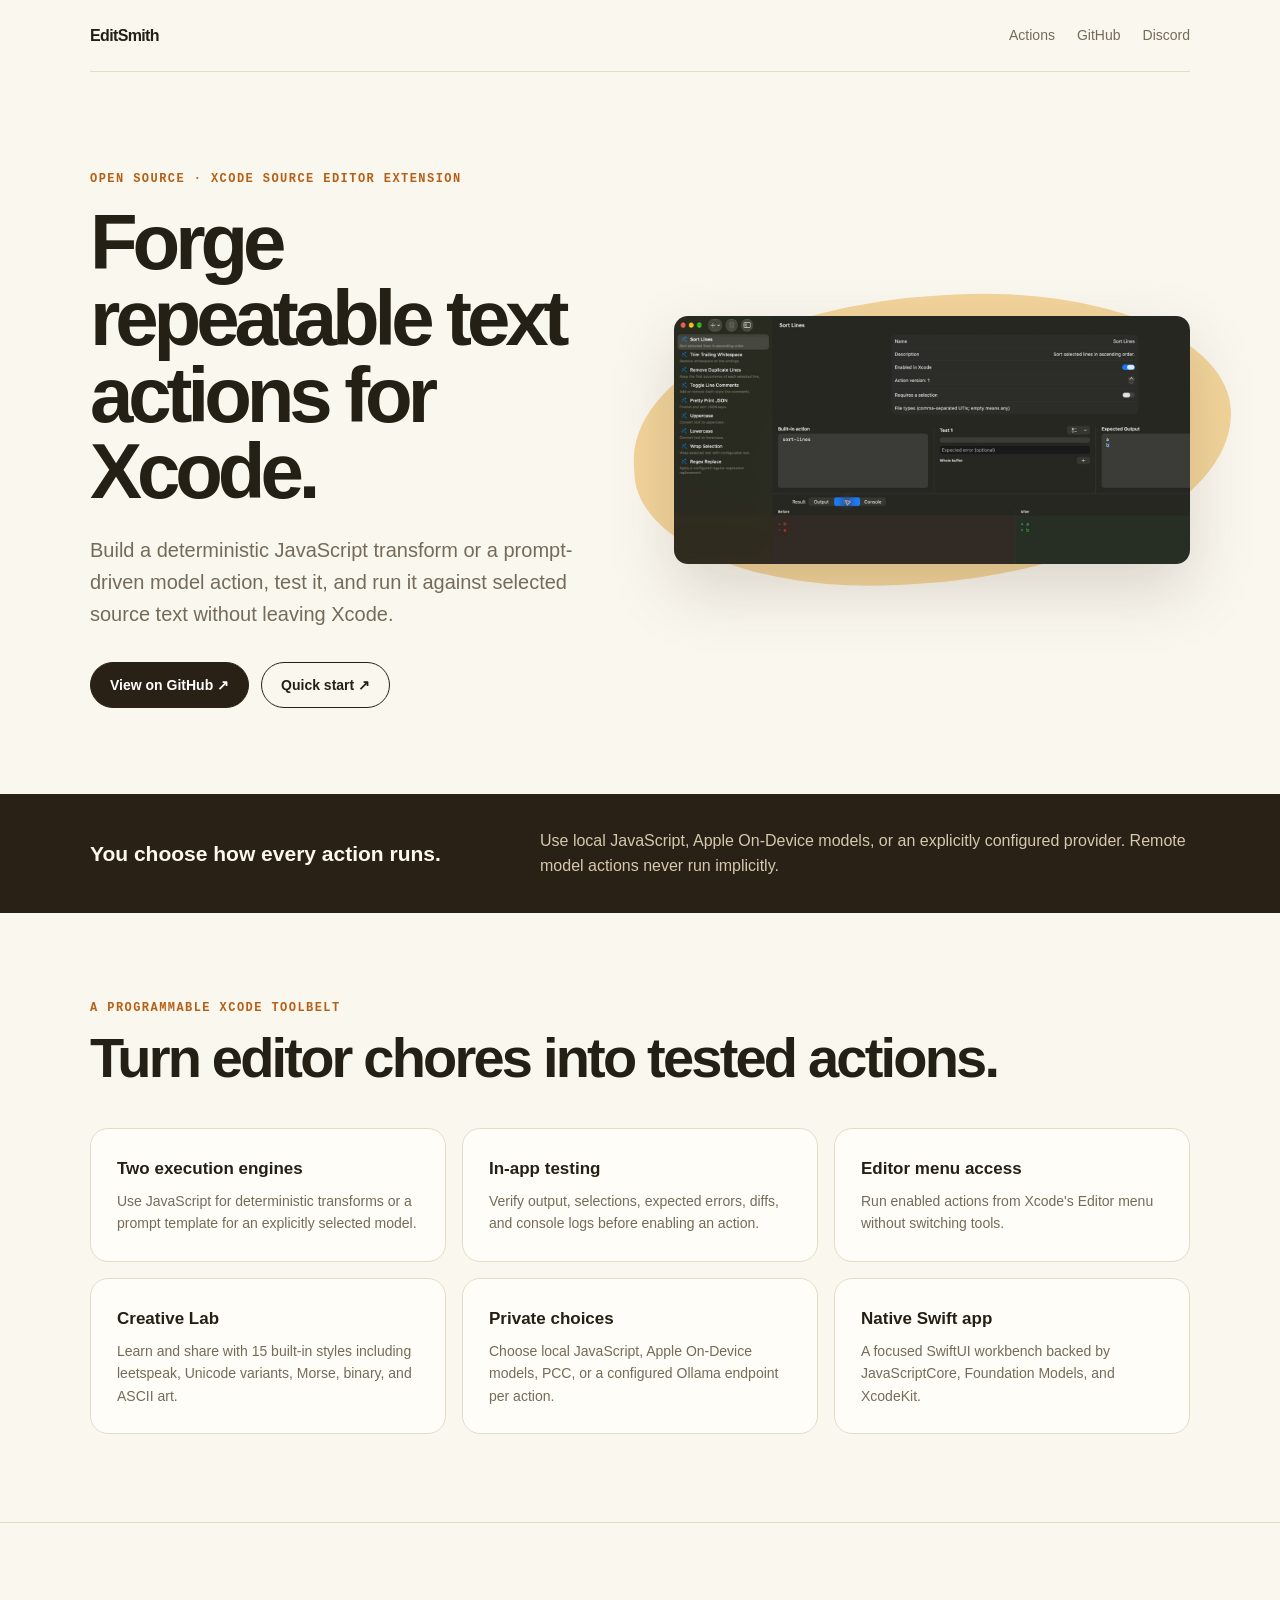
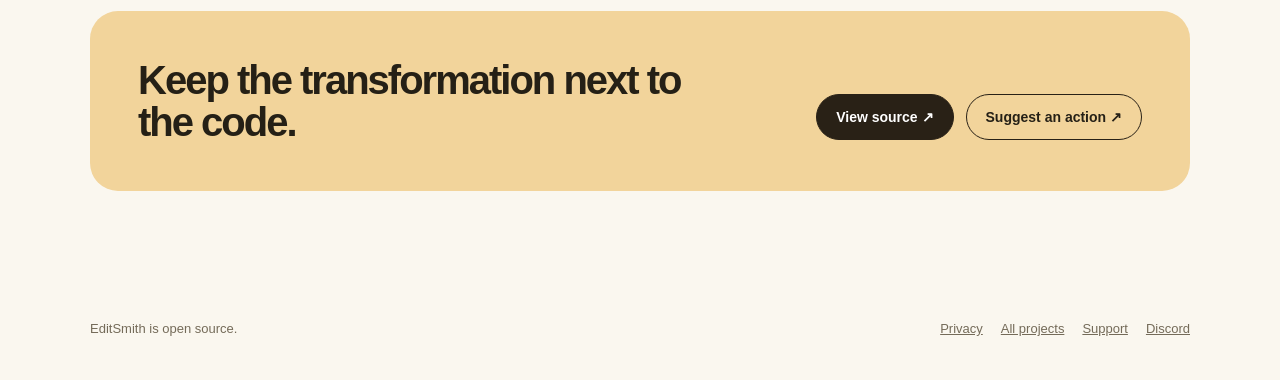
==== site/index.html @ 7cc683a8 "Document creative and model action privacy" ====
<!doctype html>
<html lang="en"><head><meta charset="utf-8"><meta name="viewport" content="width=device-width,initial-scale=1"><title>EditSmith — Programmable text actions for Xcode</title><meta name="description" content="Create, test, and run JavaScript or model-powered text actions from Xcode's Editor menu."><link rel="canonical" href="https://xnu.app/editsmith/"><meta property="og:title" content="EditSmith"><meta property="og:description" content="Programmable text actions for Xcode."><meta property="og:type" content="website"><meta property="og:url" content="https://xnu.app/editsmith/"><link rel="stylesheet" href="styles.css"></head>
<body><header class="wrap nav"><a class="brand" href="./">EditSmith</a><nav aria-label="Main navigation"><a href="#actions">Actions</a><a href="https://github.com/everettjf/editsmith">GitHub</a><a href="https://discord.gg/eGzEaP6TzR">Discord</a></nav></header>
<main><section class="wrap hero"><div><div class="eyebrow">Open source · Xcode Source Editor Extension</div><h1>Forge repeatable text actions for Xcode.</h1><p class="lede">Build a deterministic JavaScript transform or a prompt-driven model action, test it, and run it against selected source text without leaving Xcode.</p><div class="actions"><a class="button primary" href="https://github.com/everettjf/editsmith">View on GitHub ↗</a><a class="button" href="https://github.com/everettjf/editsmith#quick-start">Quick start ↗</a></div></div><div class="demo"><img src="assets/workbench.png" alt="EditSmith Workbench showing a successful Sort Lines fixture and its diff"></div></section>
<section class="promise"><div class="wrap"><strong>You choose how every action runs.</strong><span>Use local JavaScript, Apple On-Device models, or an explicitly configured provider. Remote model actions never run implicitly.</span></div></section>
<section class="section" id="actions"><div class="wrap"><div class="label">A programmable Xcode toolbelt</div><h2>Turn editor chores into tested actions.</h2><div class="grid"><article class="card"><b>Two execution engines</b><p>Use JavaScript for deterministic transforms or a prompt template for an explicitly selected model.</p></article><article class="card"><b>In-app testing</b><p>Verify output, selections, expected errors, diffs, and console logs before enabling an action.</p></article><article class="card"><b>Editor menu access</b><p>Run enabled actions from Xcode's Editor menu without switching tools.</p></article><article class="card"><b>Creative Lab</b><p>Learn and share with 15 built-in styles including leetspeak, Unicode variants, Morse, binary, and ASCII art.</p></article><article class="card"><b>Private choices</b><p>Choose local JavaScript, Apple On-Device models, PCC, or a configured Ollama endpoint per action.</p></article><article class="card"><b>Native Swift app</b><p>A focused SwiftUI workbench backed by JavaScriptCore, Foundation Models, and XcodeKit.</p></article></div></div></section>
<section class="cta"><div class="wrap box"><h2>Keep the transformation next to the code.</h2><div class="actions"><a class="button primary" href="https://github.com/everettjf/editsmith">View source ↗</a><a class="button" href="https://github.com/everettjf/editsmith/issues">Suggest an action ↗</a></div></div></section></main>
<footer class="footer"><div class="wrap"><span>EditSmith is open source.</span><span><a href="privacy.html">Privacy</a><a href="https://xnu.app/">All projects</a><a href="mailto:xnuapp@gmail.com">Support</a><a href="https://discord.gg/eGzEaP6TzR">Discord</a></span></div></footer></body></html>
---- site/styles.css ----
:root{color-scheme:light;--ink:#252016;--muted:#746b59;--line:#e5dcc8;--paper:#faf7ef;--card:#fffdf8;--accent:#b65f16;--gold:#f2d49b;--dark:#292116}*{box-sizing:border-box}body{margin:0;background:var(--paper);color:var(--ink);font-family:Inter,ui-sans-serif,-apple-system,BlinkMacSystemFont,"Segoe UI",sans-serif;line-height:1.6}a{color:inherit}.wrap{width:min(1100px,calc(100% - 40px));margin:auto}.nav{height:72px;display:flex;align-items:center;justify-content:space-between;border-bottom:1px solid var(--line)}.brand{font-weight:850;text-decoration:none;letter-spacing:-.04em}.nav nav{display:flex;gap:22px}.nav nav a{font-size:14px;color:var(--muted);text-decoration:none}.hero{display:grid;grid-template-columns:1fr 1fr;gap:68px;align-items:center;padding:100px 0 86px}.eyebrow,.label{font:700 12px ui-monospace,SFMono-Regular,Menlo,monospace;text-transform:uppercase;letter-spacing:.12em;color:var(--accent)}h1{font-size:clamp(48px,6.5vw,78px);line-height:.98;letter-spacing:-.065em;margin:18px 0 24px}.lede{font-size:20px;color:var(--muted);max-width:650px}.actions{display:flex;flex-wrap:wrap;gap:12px;margin-top:32px}.button{display:inline-flex;align-items:center;justify-content:center;min-height:46px;padding:0 19px;border:1px solid var(--dark);border-radius:999px;text-decoration:none;font-size:14px;font-weight:750;transition:.2s}.button.primary{background:var(--dark);color:#fff}.button:hover{transform:translateY(-2px)}.demo{position:relative}.demo:before{content:"";position:absolute;inset:-8%;background:var(--gold);border-radius:54% 46% 56% 44%;transform:rotate(-3deg)}.demo img{position:relative;width:100%;display:block;border-radius:14px;box-shadow:0 26px 65px #47341b2c}.promise{background:var(--dark);color:#fff8e9;padding:34px 0}.promise .wrap{display:flex;gap:34px;justify-content:space-between;align-items:center}.promise strong{font-size:21px}.promise span{color:#d6c8ae;max-width:650px}.section{padding:88px 0;border-bottom:1px solid var(--line)}h2{font-size:clamp(34px,5vw,56px);line-height:1.05;letter-spacing:-.05em;margin:14px 0 40px}.grid{display:grid;grid-template-columns:repeat(3,1fr);gap:16px}.card{background:var(--card);border:1px solid var(--line);border-radius:18px;padding:26px}.card b{display:block;font-size:17px;margin-bottom:8px}.card p{margin:0;color:var(--muted);font-size:14px}.cta{padding:88px 0}.cta .box{background:var(--gold);border-radius:28px;padding:48px;display:flex;justify-content:space-between;align-items:center;gap:30px}.cta h2{margin:0;font-size:40px;max-width:600px}.footer{padding:40px 0;color:var(--muted);font-size:13px}.footer .wrap{display:flex;justify-content:space-between;gap:20px;flex-wrap:wrap}.footer a{margin-left:18px}@media(max-width:820px){.hero{grid-template-columns:1fr;padding-top:64px}.grid{grid-template-columns:1fr}.promise .wrap,.cta .box{align-items:flex-start;flex-direction:column}}@media(max-width:500px){.wrap{width:min(100% - 28px,1100px)}.nav nav{gap:12px}.nav nav a:first-child{display:none}h1{font-size:48px}.cta .box{padding:30px}.cta h2{font-size:32px}}
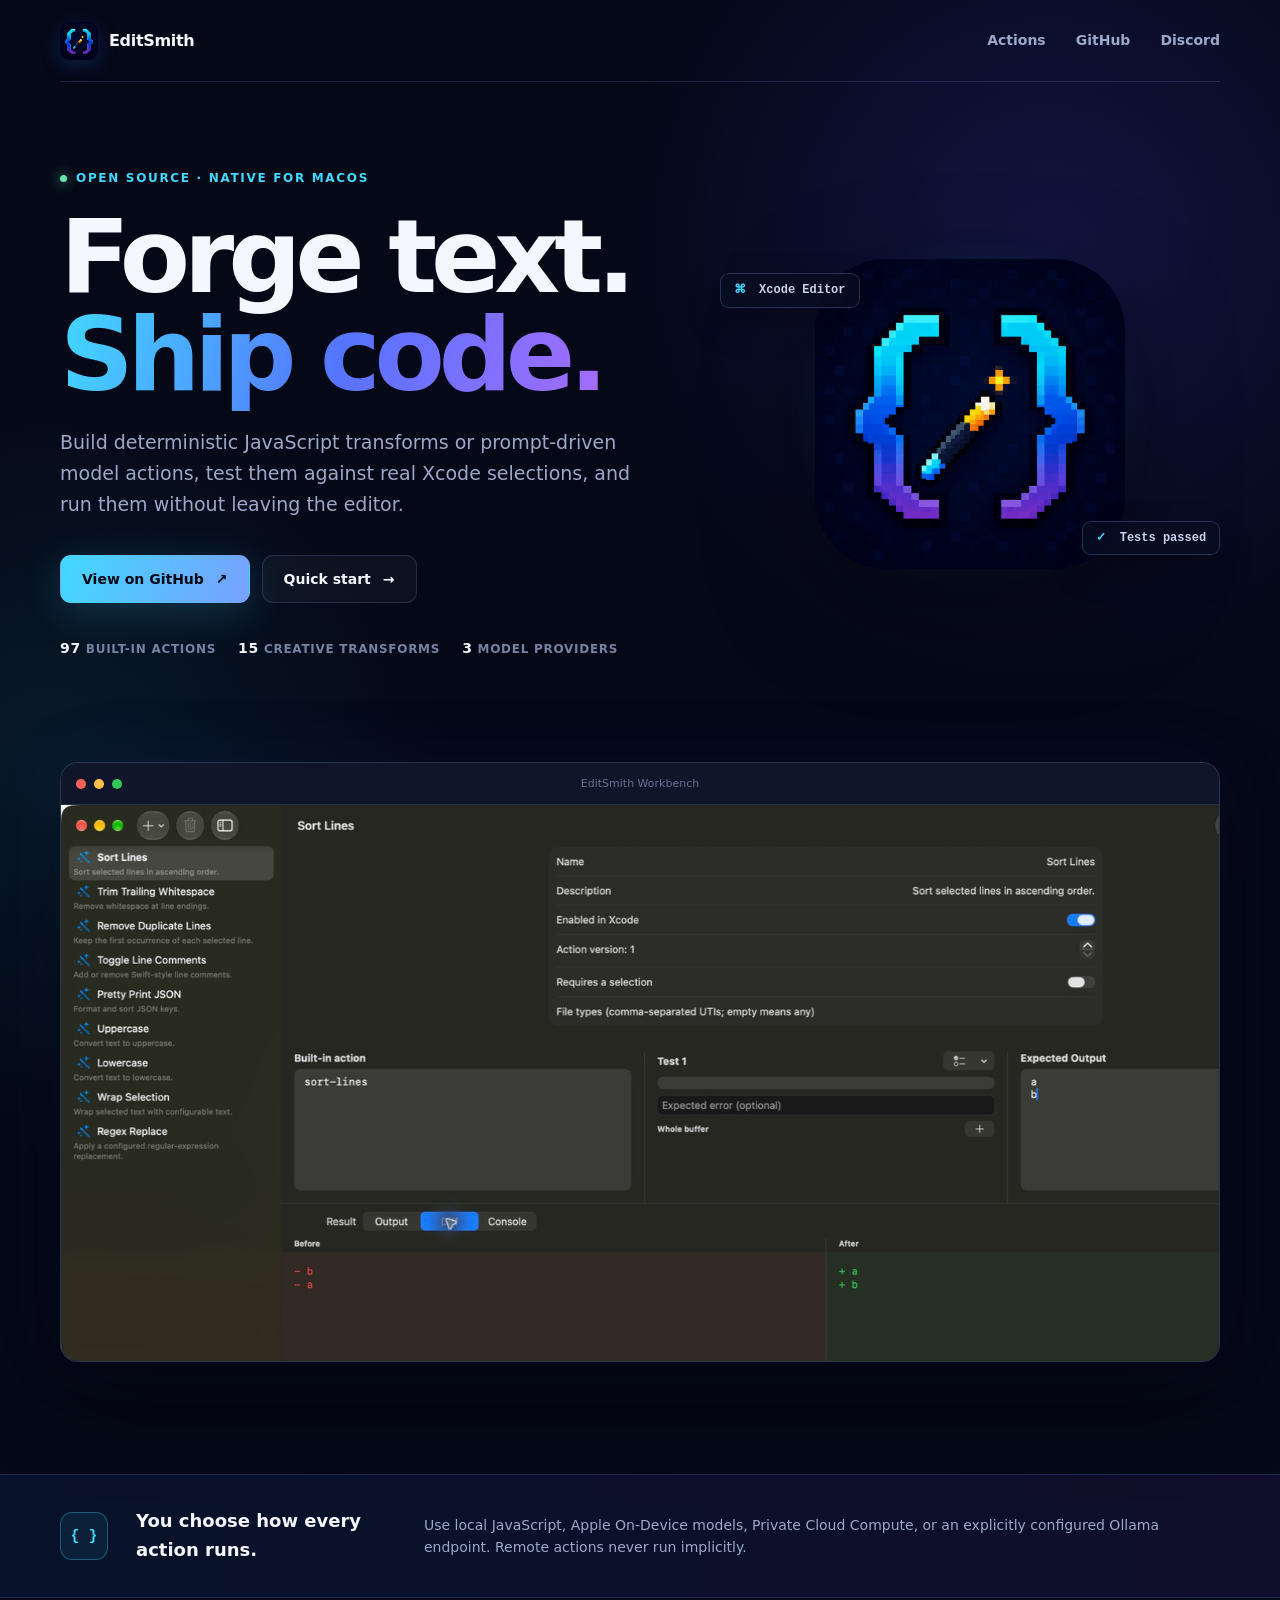
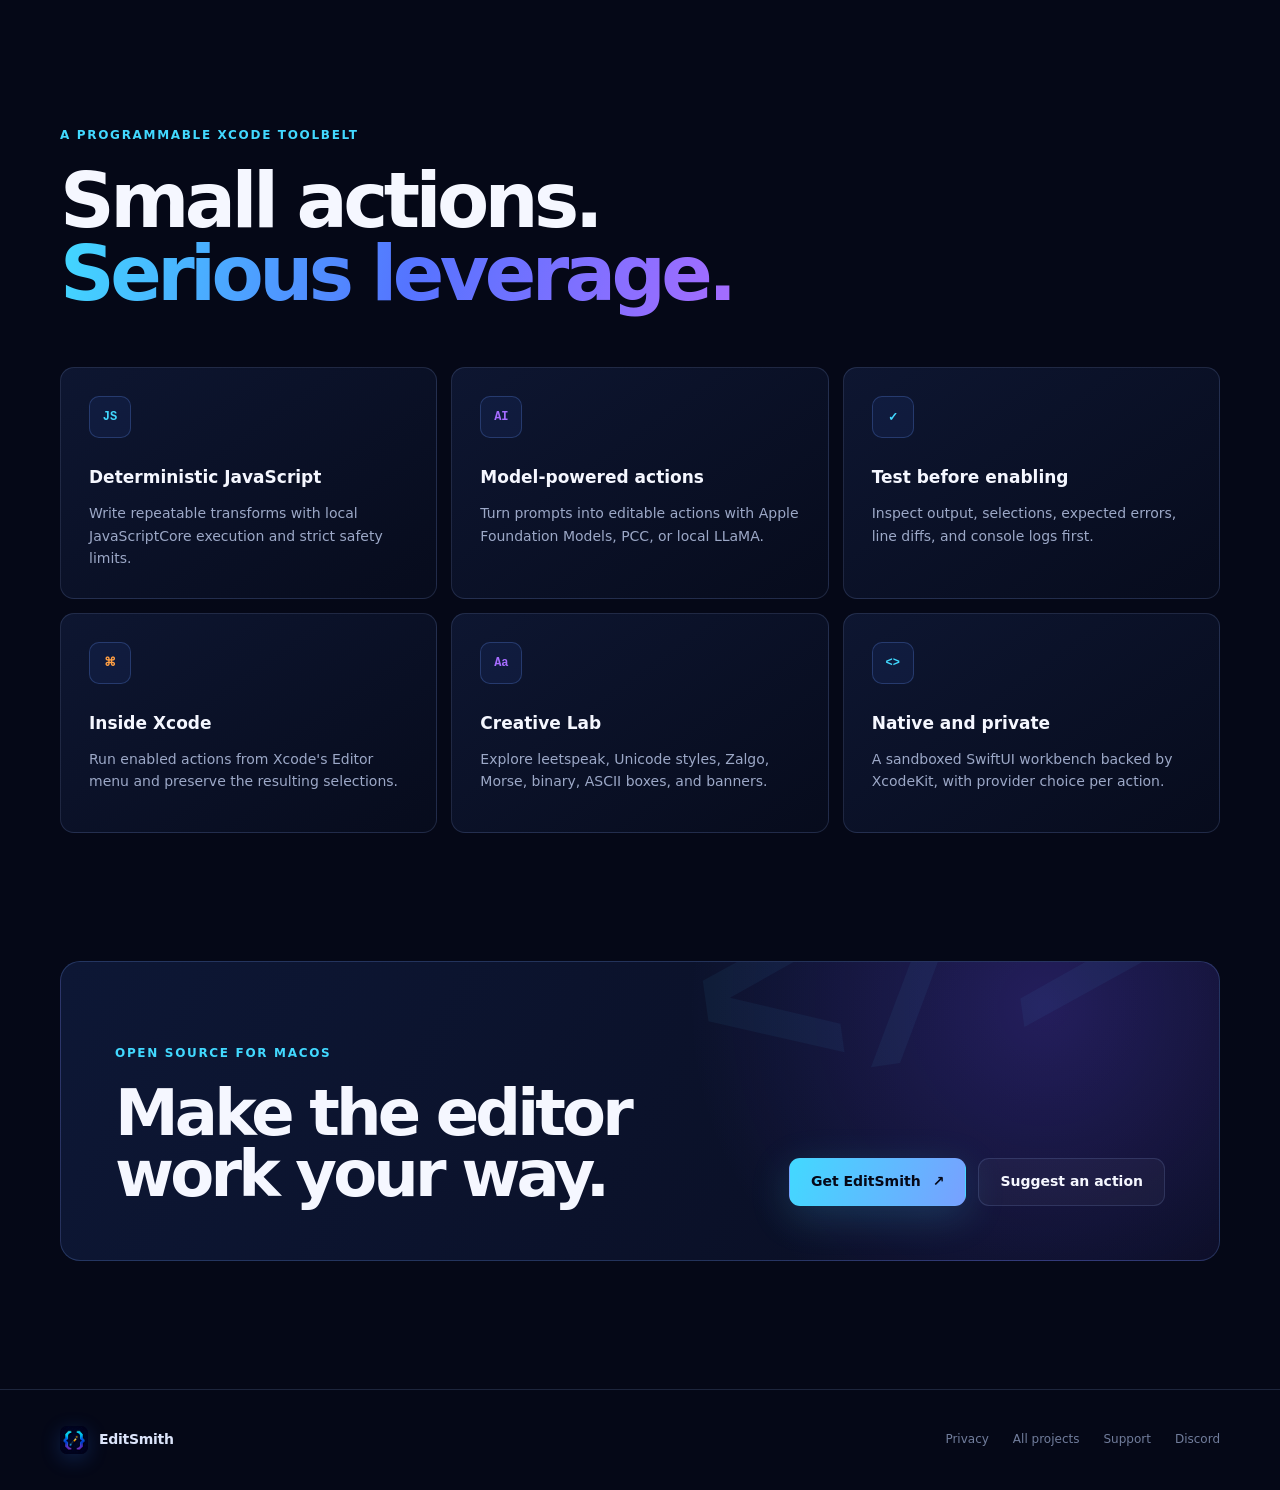
==== commit 794bb457: "Unify GitHub Pages with app branding" ====
--- a/site/index.html
+++ b/site/index.html
@@ -1,8 +1,100 @@
 <!doctype html>
-<html lang="en"><head><meta charset="utf-8"><meta name="viewport" content="width=device-width,initial-scale=1"><title>EditSmith — Programmable text actions for Xcode</title><meta name="description" content="Create, test, and run JavaScript or model-powered text actions from Xcode's Editor menu."><link rel="canonical" href="https://xnu.app/editsmith/"><meta property="og:title" content="EditSmith"><meta property="og:description" content="Programmable text actions for Xcode."><meta property="og:type" content="website"><meta property="og:url" content="https://xnu.app/editsmith/"><link rel="stylesheet" href="styles.css"></head>
-<body><header class="wrap nav"><a class="brand" href="./">EditSmith</a><nav aria-label="Main navigation"><a href="#actions">Actions</a><a href="https://github.com/everettjf/editsmith">GitHub</a><a href="https://discord.gg/eGzEaP6TzR">Discord</a></nav></header>
-<main><section class="wrap hero"><div><div class="eyebrow">Open source · Xcode Source Editor Extension</div><h1>Forge repeatable text actions for Xcode.</h1><p class="lede">Build a deterministic JavaScript transform or a prompt-driven model action, test it, and run it against selected source text without leaving Xcode.</p><div class="actions"><a class="button primary" href="https://github.com/everettjf/editsmith">View on GitHub ↗</a><a class="button" href="https://github.com/everettjf/editsmith#quick-start">Quick start ↗</a></div></div><div class="demo"><img src="assets/workbench.png" alt="EditSmith Workbench showing a successful Sort Lines fixture and its diff"></div></section>
-<section class="promise"><div class="wrap"><strong>You choose how every action runs.</strong><span>Use local JavaScript, Apple On-Device models, or an explicitly configured provider. Remote model actions never run implicitly.</span></div></section>
-<section class="section" id="actions"><div class="wrap"><div class="label">A programmable Xcode toolbelt</div><h2>Turn editor chores into tested actions.</h2><div class="grid"><article class="card"><b>Two execution engines</b><p>Use JavaScript for deterministic transforms or a prompt template for an explicitly selected model.</p></article><article class="card"><b>In-app testing</b><p>Verify output, selections, expected errors, diffs, and console logs before enabling an action.</p></article><article class="card"><b>Editor menu access</b><p>Run enabled actions from Xcode's Editor menu without switching tools.</p></article><article class="card"><b>Creative Lab</b><p>Learn and share with 15 built-in styles including leetspeak, Unicode variants, Morse, binary, and ASCII art.</p></article><article class="card"><b>Private choices</b><p>Choose local JavaScript, Apple On-Device models, PCC, or a configured Ollama endpoint per action.</p></article><article class="card"><b>Native Swift app</b><p>A focused SwiftUI workbench backed by JavaScriptCore, Foundation Models, and XcodeKit.</p></article></div></div></section>
-<section class="cta"><div class="wrap box"><h2>Keep the transformation next to the code.</h2><div class="actions"><a class="button primary" href="https://github.com/everettjf/editsmith">View source ↗</a><a class="button" href="https://github.com/everettjf/editsmith/issues">Suggest an action ↗</a></div></div></section></main>
-<footer class="footer"><div class="wrap"><span>EditSmith is open source.</span><span><a href="privacy.html">Privacy</a><a href="https://xnu.app/">All projects</a><a href="mailto:xnuapp@gmail.com">Support</a><a href="https://discord.gg/eGzEaP6TzR">Discord</a></span></div></footer></body></html>
+<html lang="en">
+<head>
+  <meta charset="utf-8">
+  <meta name="viewport" content="width=device-width, initial-scale=1">
+  <title>EditSmith — Programmable text actions for Xcode</title>
+  <meta name="description" content="Create, test, and run JavaScript or model-powered text actions from Xcode's Editor menu.">
+  <meta name="theme-color" content="#050817">
+  <link rel="canonical" href="https://xnu.app/editsmith/">
+  <link rel="icon" type="image/png" href="assets/app-icon.png">
+  <link rel="apple-touch-icon" href="assets/app-icon.png">
+  <meta property="og:title" content="EditSmith">
+  <meta property="og:description" content="Programmable text actions for Xcode.">
+  <meta property="og:type" content="website">
+  <meta property="og:url" content="https://xnu.app/editsmith/">
+  <meta property="og:image" content="https://xnu.app/editsmith/assets/app-icon.png">
+  <link rel="stylesheet" href="styles.css">
+</head>
+<body>
+  <header class="wrap nav">
+    <a class="brand" href="./" aria-label="EditSmith home">
+      <img src="assets/app-icon.png" alt="" width="38" height="38">
+      <span>EditSmith</span>
+    </a>
+    <nav aria-label="Main navigation">
+      <a href="#actions">Actions</a>
+      <a href="https://github.com/everettjf/editsmith">GitHub</a>
+      <a href="https://discord.gg/eGzEaP6TzR">Discord</a>
+    </nav>
+  </header>
+  <main>
+    <section class="wrap hero">
+      <div class="hero-copy">
+        <div class="eyebrow"><span class="status-dot"></span> Open source · Native for macOS</div>
+        <h1>Forge text.<br><span>Ship code.</span></h1>
+        <p class="lede">Build deterministic JavaScript transforms or prompt-driven model actions, test them against real Xcode selections, and run them without leaving the editor.</p>
+        <div class="actions">
+          <a class="button primary" href="https://github.com/everettjf/editsmith">View on GitHub <span aria-hidden="true">↗</span></a>
+          <a class="button secondary" href="https://github.com/everettjf/editsmith#quick-start">Quick start <span aria-hidden="true">→</span></a>
+        </div>
+        <div class="hero-meta" aria-label="Product details">
+          <span><b>97</b> built-in actions</span>
+          <span><b>15</b> creative transforms</span>
+          <span><b>3</b> model providers</span>
+        </div>
+      </div>
+      <div class="visual">
+        <div class="pixel-field" aria-hidden="true"></div>
+        <img class="hero-icon" src="assets/app-icon.png" alt="EditSmith app icon">
+        <div class="code-chip chip-one"><span>⌘</span> Xcode Editor</div>
+        <div class="code-chip chip-two"><span>✓</span> Tests passed</div>
+      </div>
+    </section>
+    <section class="product-shot" aria-label="EditSmith Workbench preview">
+      <div class="wrap">
+        <div class="window-frame">
+          <div class="window-bar"><i></i><i></i><i></i><span>EditSmith Workbench</span></div>
+          <img src="assets/workbench.png" alt="EditSmith Workbench showing a successful Sort Lines fixture and its diff">
+        </div>
+      </div>
+    </section>
+    <section class="promise">
+      <div class="wrap">
+        <div class="promise-mark" aria-hidden="true">{ }</div>
+        <strong>You choose how every action runs.</strong>
+        <span>Use local JavaScript, Apple On-Device models, Private Cloud Compute, or an explicitly configured Ollama endpoint. Remote actions never run implicitly.</span>
+      </div>
+    </section>
+    <section class="section" id="actions">
+      <div class="wrap">
+        <div class="label">A programmable Xcode toolbelt</div>
+        <h2>Small actions.<br><span>Serious leverage.</span></h2>
+        <div class="grid">
+          <article class="card"><div class="card-icon">JS</div><b>Deterministic JavaScript</b><p>Write repeatable transforms with local JavaScriptCore execution and strict safety limits.</p></article>
+          <article class="card"><div class="card-icon">AI</div><b>Model-powered actions</b><p>Turn prompts into editable actions with Apple Foundation Models, PCC, or local LLaMA.</p></article>
+          <article class="card"><div class="card-icon">✓</div><b>Test before enabling</b><p>Inspect output, selections, expected errors, line diffs, and console logs first.</p></article>
+          <article class="card"><div class="card-icon">⌘</div><b>Inside Xcode</b><p>Run enabled actions from Xcode's Editor menu and preserve the resulting selections.</p></article>
+          <article class="card"><div class="card-icon">Aa</div><b>Creative Lab</b><p>Explore leetspeak, Unicode styles, Zalgo, Morse, binary, ASCII boxes, and banners.</p></article>
+          <article class="card"><div class="card-icon">&lt;&gt;</div><b>Native and private</b><p>A sandboxed SwiftUI workbench backed by XcodeKit, with provider choice per action.</p></article>
+        </div>
+      </div>
+    </section>
+    <section class="cta">
+      <div class="wrap box">
+        <div><div class="label">Open source for macOS</div><h2>Make the editor<br>work your way.</h2></div>
+        <div class="actions">
+          <a class="button primary" href="https://github.com/everettjf/editsmith">Get EditSmith <span aria-hidden="true">↗</span></a>
+          <a class="button secondary" href="https://github.com/everettjf/editsmith/issues">Suggest an action</a>
+        </div>
+      </div>
+    </section>
+  </main>
+  <footer class="footer">
+    <div class="wrap">
+      <a class="brand footer-brand" href="./"><img src="assets/app-icon.png" alt="" width="28" height="28"><span>EditSmith</span></a>
+      <span><a href="privacy.html">Privacy</a><a href="https://xnu.app/">All projects</a><a href="mailto:xnuapp@gmail.com">Support</a><a href="https://discord.gg/eGzEaP6TzR">Discord</a></span>
+    </div>
+  </footer>
+</body>
+</html>
--- a/site/styles.css
+++ b/site/styles.css
@@ -1 +1,176 @@
-:root{color-scheme:light;--ink:#252016;--muted:#746b59;--line:#e5dcc8;--paper:#faf7ef;--card:#fffdf8;--accent:#b65f16;--gold:#f2d49b;--dark:#292116}*{box-sizing:border-box}body{margin:0;background:var(--paper);color:var(--ink);font-family:Inter,ui-sans-serif,-apple-system,BlinkMacSystemFont,"Segoe UI",sans-serif;line-height:1.6}a{color:inherit}.wrap{width:min(1100px,calc(100% - 40px));margin:auto}.nav{height:72px;display:flex;align-items:center;justify-content:space-between;border-bottom:1px solid var(--line)}.brand{font-weight:850;text-decoration:none;letter-spacing:-.04em}.nav nav{display:flex;gap:22px}.nav nav a{font-size:14px;color:var(--muted);text-decoration:none}.hero{display:grid;grid-template-columns:1fr 1fr;gap:68px;align-items:center;padding:100px 0 86px}.eyebrow,.label{font:700 12px ui-monospace,SFMono-Regular,Menlo,monospace;text-transform:uppercase;letter-spacing:.12em;color:var(--accent)}h1{font-size:clamp(48px,6.5vw,78px);line-height:.98;letter-spacing:-.065em;margin:18px 0 24px}.lede{font-size:20px;color:var(--muted);max-width:650px}.actions{display:flex;flex-wrap:wrap;gap:12px;margin-top:32px}.button{display:inline-flex;align-items:center;justify-content:center;min-height:46px;padding:0 19px;border:1px solid var(--dark);border-radius:999px;text-decoration:none;font-size:14px;font-weight:750;transition:.2s}.button.primary{background:var(--dark);color:#fff}.button:hover{transform:translateY(-2px)}.demo{position:relative}.demo:before{content:"";position:absolute;inset:-8%;background:var(--gold);border-radius:54% 46% 56% 44%;transform:rotate(-3deg)}.demo img{position:relative;width:100%;display:block;border-radius:14px;box-shadow:0 26px 65px #47341b2c}.promise{background:var(--dark);color:#fff8e9;padding:34px 0}.promise .wrap{display:flex;gap:34px;justify-content:space-between;align-items:center}.promise strong{font-size:21px}.promise span{color:#d6c8ae;max-width:650px}.section{padding:88px 0;border-bottom:1px solid var(--line)}h2{font-size:clamp(34px,5vw,56px);line-height:1.05;letter-spacing:-.05em;margin:14px 0 40px}.grid{display:grid;grid-template-columns:repeat(3,1fr);gap:16px}.card{background:var(--card);border:1px solid var(--line);border-radius:18px;padding:26px}.card b{display:block;font-size:17px;margin-bottom:8px}.card p{margin:0;color:var(--muted);font-size:14px}.cta{padding:88px 0}.cta .box{background:var(--gold);border-radius:28px;padding:48px;display:flex;justify-content:space-between;align-items:center;gap:30px}.cta h2{margin:0;font-size:40px;max-width:600px}.footer{padding:40px 0;color:var(--muted);font-size:13px}.footer .wrap{display:flex;justify-content:space-between;gap:20px;flex-wrap:wrap}.footer a{margin-left:18px}@media(max-width:820px){.hero{grid-template-columns:1fr;padding-top:64px}.grid{grid-template-columns:1fr}.promise .wrap,.cta .box{align-items:flex-start;flex-direction:column}}@media(max-width:500px){.wrap{width:min(100% - 28px,1100px)}.nav nav{gap:12px}.nav nav a:first-child{display:none}h1{font-size:48px}.cta .box{padding:30px}.cta h2{font-size:32px}}
+:root {
+  color-scheme: dark;
+  --bg: #050817;
+  --bg-soft: #0a1024;
+  --panel: rgba(14, 22, 48, .72);
+  --line: rgba(139, 166, 226, .18);
+  --text: #f5f7ff;
+  --muted: #9ca8c7;
+  --cyan: #42d9ff;
+  --blue: #5574ff;
+  --violet: #a66cff;
+  --orange: #ff9f43;
+  --green: #62e6a6;
+  --max: 1160px;
+}
+
+* { box-sizing: border-box; }
+html { scroll-behavior: smooth; }
+body {
+  margin: 0;
+  min-width: 320px;
+  color: var(--text);
+  background:
+    radial-gradient(circle at 82% 8%, rgba(77, 73, 255, .18), transparent 28rem),
+    radial-gradient(circle at 4% 25%, rgba(34, 211, 238, .09), transparent 25rem),
+    var(--bg);
+  font: 16px/1.6 -apple-system, BlinkMacSystemFont, "SF Pro Text", Inter, system-ui, sans-serif;
+  -webkit-font-smoothing: antialiased;
+}
+a { color: inherit; text-decoration: none; }
+.wrap { width: min(var(--max), calc(100% - 48px)); margin-inline: auto; }
+
+.nav {
+  height: 82px;
+  display: flex;
+  align-items: center;
+  justify-content: space-between;
+  border-bottom: 1px solid var(--line);
+}
+.brand { display: inline-flex; align-items: center; gap: 11px; font-weight: 760; letter-spacing: -.02em; }
+.brand img { border-radius: 10px; box-shadow: 0 5px 20px rgba(44, 118, 255, .22); }
+.nav nav { display: flex; gap: 30px; color: var(--muted); font-size: 14px; font-weight: 620; }
+.nav nav a, .footer a { transition: color .18s ease; }
+.nav nav a:hover, .footer a:hover { color: var(--cyan); }
+
+.hero { min-height: 680px; display: grid; grid-template-columns: 1.08fr .92fr; align-items: center; gap: 72px; padding-block: 80px 96px; }
+.eyebrow, .label { color: var(--cyan); font-size: 12px; font-weight: 780; letter-spacing: .14em; text-transform: uppercase; }
+.eyebrow { display: flex; align-items: center; gap: 9px; }
+.status-dot { width: 7px; height: 7px; border-radius: 50%; background: var(--green); box-shadow: 0 0 14px var(--green); }
+h1, h2 { margin: 20px 0 22px; line-height: .96; letter-spacing: -.06em; }
+h1 { font-size: clamp(62px, 8vw, 104px); }
+h2 { font-size: clamp(44px, 6vw, 76px); }
+h1 span, h2 span {
+  color: transparent;
+  background: linear-gradient(105deg, var(--cyan), var(--blue) 52%, var(--violet));
+  -webkit-background-clip: text;
+  background-clip: text;
+}
+.lede { max-width: 660px; margin: 0; color: var(--muted); font-size: 19px; line-height: 1.65; }
+.lede a { color: var(--cyan); }
+.actions { display: flex; flex-wrap: wrap; gap: 12px; margin-top: 34px; }
+.button {
+  min-height: 48px;
+  display: inline-flex;
+  align-items: center;
+  justify-content: center;
+  gap: 12px;
+  padding: 0 21px;
+  border: 1px solid var(--line);
+  border-radius: 11px;
+  font-size: 14px;
+  font-weight: 720;
+  transition: transform .18s ease, border-color .18s ease, background .18s ease;
+}
+.button:hover { transform: translateY(-2px); border-color: rgba(112, 155, 255, .5); }
+.primary { color: #050817; background: linear-gradient(110deg, var(--cyan), #78a0ff); border-color: transparent; box-shadow: 0 10px 40px rgba(66, 217, 255, .18); }
+.secondary { background: rgba(255, 255, 255, .035); }
+.hero-meta { display: flex; flex-wrap: wrap; gap: 11px 22px; margin-top: 34px; color: #7682a1; font-size: 12px; font-weight: 650; text-transform: uppercase; letter-spacing: .06em; }
+.hero-meta b { color: var(--text); font-size: 14px; }
+
+.visual { position: relative; min-height: 470px; display: grid; place-items: center; isolation: isolate; }
+.visual::before { content: ""; position: absolute; width: 74%; aspect-ratio: 1; border-radius: 50%; background: radial-gradient(circle, rgba(75, 104, 255, .29), rgba(35, 209, 255, .08) 45%, transparent 70%); filter: blur(8px); z-index: -1; }
+.pixel-field {
+  position: absolute;
+  inset: 0;
+  opacity: .16;
+  background-image: linear-gradient(rgba(107, 150, 255, .22) 1px, transparent 1px), linear-gradient(90deg, rgba(107, 150, 255, .22) 1px, transparent 1px);
+  background-size: 28px 28px;
+  mask-image: radial-gradient(circle, black, transparent 68%);
+}
+.hero-icon { width: min(310px, 72%); border-radius: 23%; filter: drop-shadow(0 34px 55px rgba(0, 0, 0, .46)); animation: float 5.5s ease-in-out infinite; }
+.code-chip { position: absolute; padding: 9px 13px; border: 1px solid rgba(138, 169, 235, .24); border-radius: 9px; color: #c8d3ec; background: rgba(8, 14, 34, .78); box-shadow: 0 15px 36px rgba(0, 0, 0, .24); backdrop-filter: blur(14px); font: 650 12px/1.2 ui-monospace, "SFMono-Regular", Menlo, monospace; }
+.code-chip span { color: var(--cyan); margin-right: 6px; }
+.chip-one { top: 20%; left: 0; }
+.chip-two { right: 0; bottom: 20%; }
+@keyframes float { 50% { transform: translateY(-10px) rotate(.5deg); } }
+
+.product-shot { padding-bottom: 112px; }
+.window-frame { overflow: hidden; border: 1px solid rgba(128, 158, 222, .22); border-radius: 18px; background: #111827; box-shadow: 0 40px 90px rgba(0, 0, 0, .46), 0 0 80px rgba(71, 93, 255, .08); }
+.window-bar { height: 42px; display: flex; align-items: center; gap: 8px; padding-inline: 15px; color: #66708b; background: #10162a; border-bottom: 1px solid var(--line); font-size: 11px; }
+.window-bar i { width: 10px; height: 10px; border-radius: 50%; background: #ff6259; }
+.window-bar i:nth-child(2) { background: #ffc04a; }
+.window-bar i:nth-child(3) { background: #31c953; }
+.window-bar span { margin-left: auto; margin-right: auto; transform: translateX(-27px); }
+.window-frame img { display: block; width: 100%; height: auto; }
+
+.promise { border-block: 1px solid var(--line); background: linear-gradient(90deg, rgba(27, 92, 182, .12), rgba(91, 60, 183, .12)); }
+.promise .wrap { min-height: 122px; display: grid; grid-template-columns: auto 260px 1fr; align-items: center; gap: 28px; }
+.promise-mark { width: 48px; height: 48px; display: grid; place-items: center; border: 1px solid rgba(66, 217, 255, .32); border-radius: 12px; color: var(--cyan); background: rgba(66, 217, 255, .07); font: 750 15px ui-monospace, monospace; }
+.promise strong { font-size: 18px; }
+.promise span { color: var(--muted); font-size: 14px; }
+
+.section { padding-block: 128px; }
+.section > .wrap > h1 { font-size: clamp(56px, 7vw, 90px); }
+.grid { display: grid; grid-template-columns: repeat(3, 1fr); gap: 14px; margin-top: 56px; }
+.card { min-height: 220px; padding: 28px; border: 1px solid var(--line); border-radius: 14px; background: linear-gradient(145deg, rgba(17, 27, 58, .74), rgba(8, 13, 31, .72)); transition: transform .2s ease, border-color .2s ease, background .2s ease; }
+.card:hover { transform: translateY(-4px); border-color: rgba(86, 136, 255, .44); background: linear-gradient(145deg, rgba(23, 38, 80, .76), rgba(9, 15, 36, .75)); }
+.card-icon { width: 42px; height: 42px; display: grid; place-items: center; margin-bottom: 26px; border: 1px solid rgba(104, 150, 255, .25); border-radius: 10px; color: var(--cyan); background: rgba(61, 112, 255, .08); font: 760 12px ui-monospace, "SFMono-Regular", Menlo, monospace; }
+.card:nth-child(2) .card-icon, .card:nth-child(5) .card-icon { color: var(--violet); }
+.card:nth-child(4) .card-icon { color: var(--orange); }
+.card b { font-size: 17px; }
+.card p { margin: 11px 0 0; color: var(--muted); font-size: 14px; }
+
+.cta { padding: 0 0 128px; }
+.box { min-height: 300px; display: flex; align-items: flex-end; justify-content: space-between; gap: 50px; padding: 54px; overflow: hidden; position: relative; border: 1px solid rgba(109, 146, 229, .25); border-radius: 20px; background: radial-gradient(circle at 85% 15%, rgba(111, 73, 255, .25), transparent 35%), linear-gradient(120deg, #0d1735, #090d21); }
+.box::after { content: "</>"; position: absolute; right: 5%; top: -35%; color: rgba(74, 202, 255, .055); font: 900 260px/1 ui-monospace, monospace; transform: rotate(-8deg); pointer-events: none; }
+.box h2 { margin-bottom: 0; font-size: clamp(42px, 5vw, 66px); }
+.box .actions { z-index: 1; flex-shrink: 0; }
+
+.footer { border-top: 1px solid var(--line); color: #717d9c; font-size: 12px; }
+.footer .wrap { min-height: 100px; display: flex; align-items: center; justify-content: space-between; gap: 24px; }
+.footer-brand { color: #dce4fa; font-size: 14px; }
+.footer-brand img { border-radius: 7px; }
+.footer .wrap > span { display: flex; flex-wrap: wrap; gap: 24px; }
+
+@media (max-width: 900px) {
+  .hero { grid-template-columns: 1fr; gap: 18px; padding-top: 70px; }
+  .visual { min-height: 390px; }
+  .hero-icon { width: 270px; }
+  .grid { grid-template-columns: repeat(2, 1fr); }
+  .promise .wrap { grid-template-columns: auto 1fr; padding-block: 24px; }
+  .promise span { grid-column: 2; }
+  .box { align-items: flex-start; flex-direction: column; }
+}
+
+@media (max-width: 600px) {
+  .wrap { width: min(100% - 30px, var(--max)); }
+  .nav { height: 70px; }
+  .nav nav { gap: 16px; }
+  .nav nav a:first-child { display: none; }
+  .hero { min-height: auto; padding-block: 62px 65px; }
+  h1 { font-size: clamp(54px, 18vw, 76px); }
+  .lede { font-size: 17px; }
+  .hero-meta { display: grid; grid-template-columns: 1fr 1fr; }
+  .visual { min-height: 300px; }
+  .hero-icon { width: 210px; }
+  .chip-one { left: 1%; top: 10%; }
+  .chip-two { right: 1%; bottom: 10%; }
+  .product-shot { padding-bottom: 78px; }
+  .window-frame { border-radius: 11px; }
+  .window-bar { height: 34px; }
+  .promise .wrap { grid-template-columns: 1fr; gap: 14px; }
+  .promise span { grid-column: auto; }
+  .section { padding-block: 92px; }
+  .grid { grid-template-columns: 1fr; margin-top: 42px; }
+  .card { min-height: 0; }
+  .box { min-height: 380px; padding: 34px 26px; }
+  .box .actions, .box .button { width: 100%; }
+  .footer .wrap { align-items: flex-start; flex-direction: column; padding-block: 30px; }
+}
+
+@media (prefers-reduced-motion: reduce) {
+  html { scroll-behavior: auto; }
+  .hero-icon { animation: none; }
+  *, *::before, *::after { transition-duration: .01ms !important; }
+}
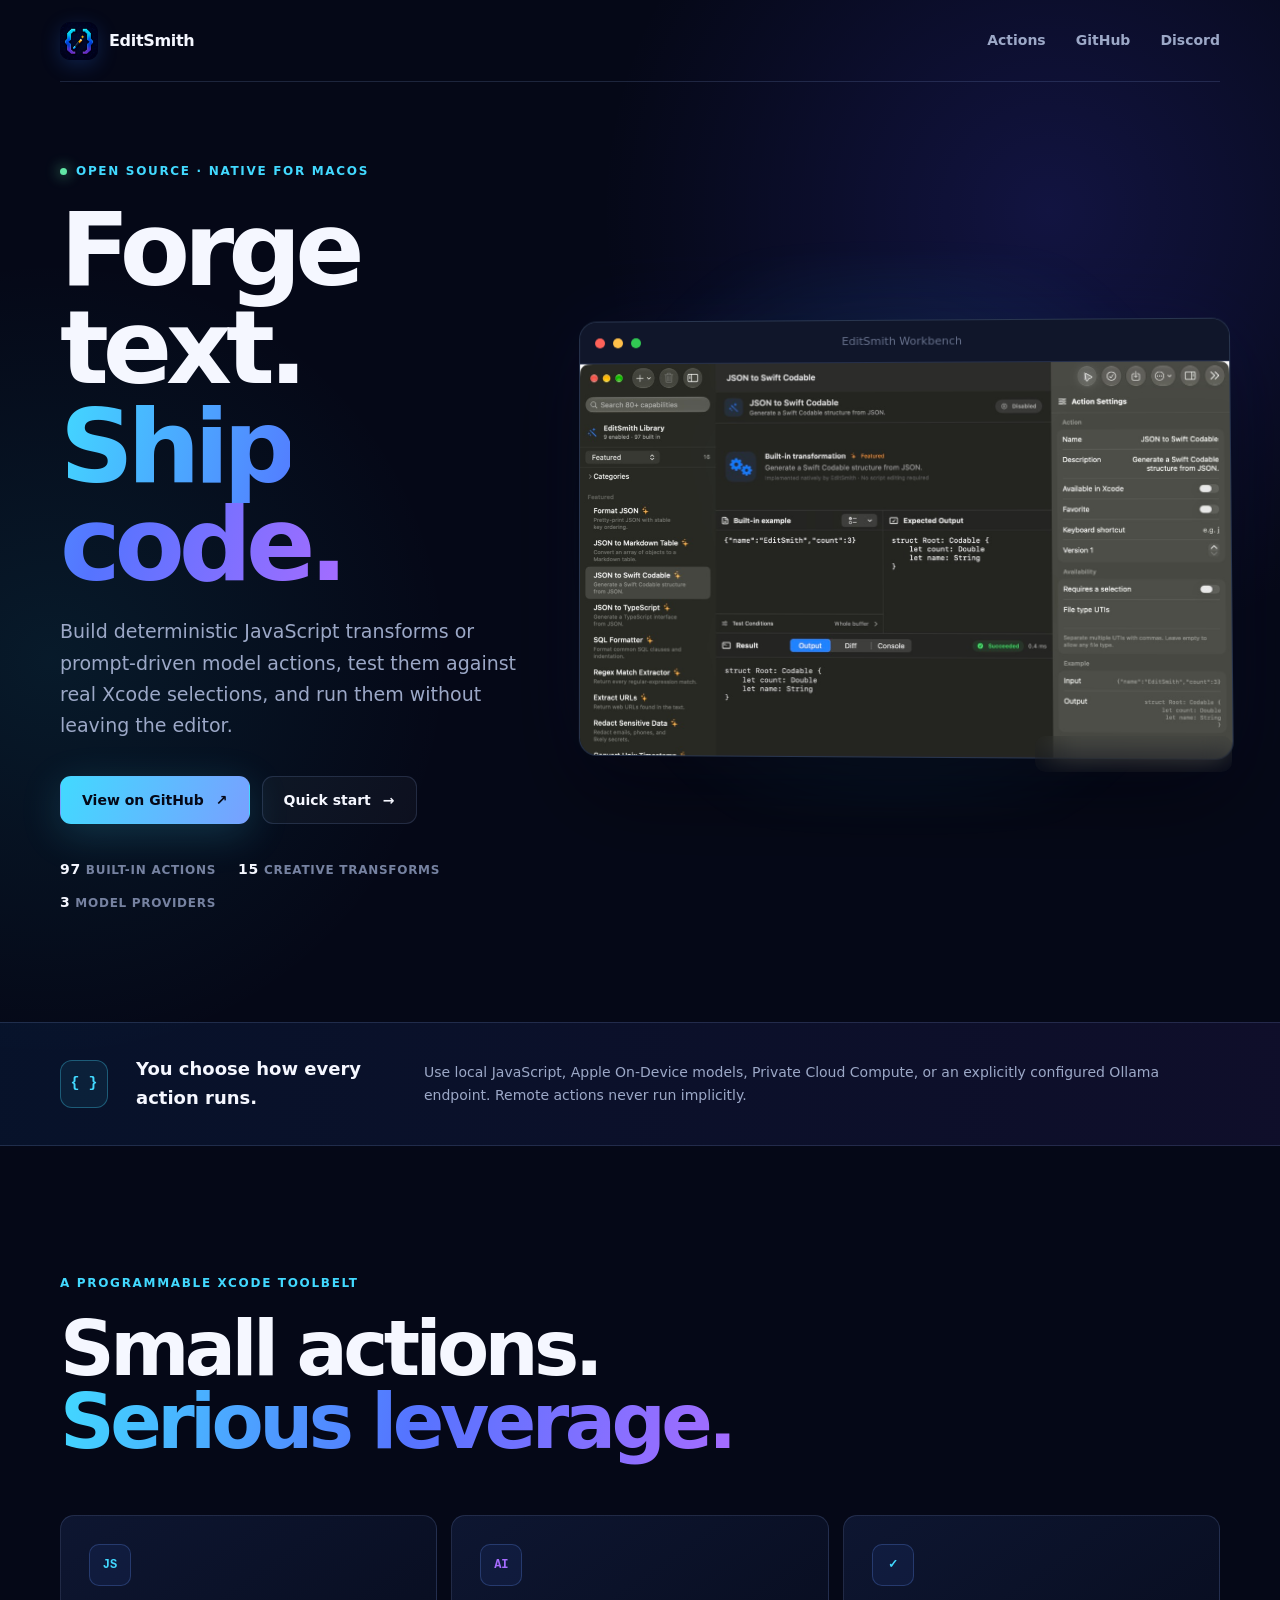
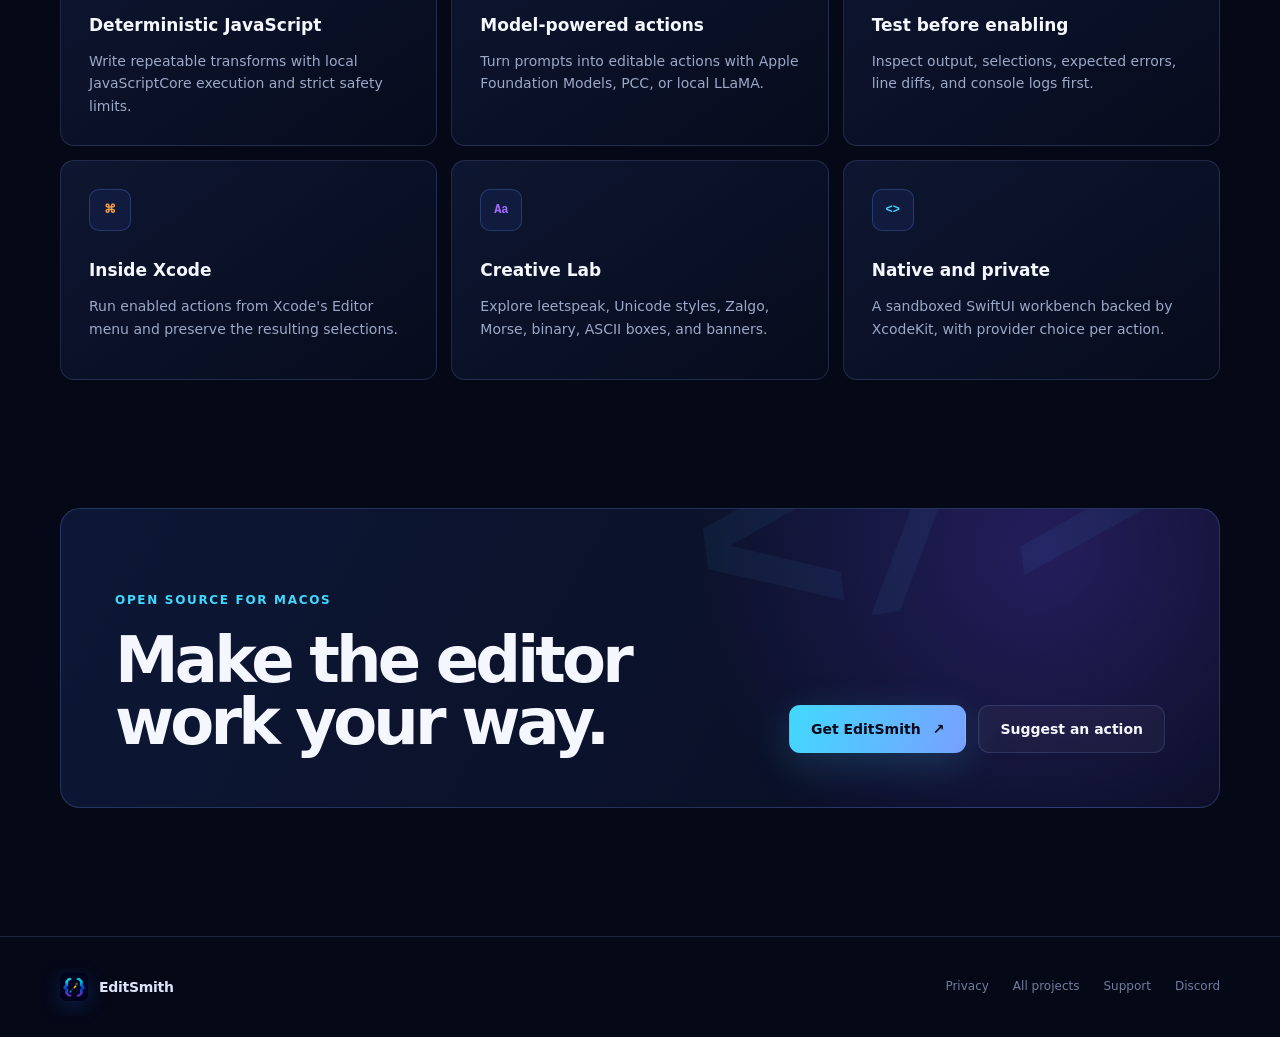
==== commit 4bf5e083: "Move current product screenshot into page hero" ====
--- a/site/index.html
+++ b/site/index.html
@@ -45,18 +45,11 @@
         </div>
       </div>
       <div class="visual">
-        <div class="pixel-field" aria-hidden="true"></div>
-        <img class="hero-icon" src="assets/app-icon.png" alt="EditSmith app icon">
-        <div class="code-chip chip-one"><span>⌘</span> Xcode Editor</div>
-        <div class="code-chip chip-two"><span>✓</span> Tests passed</div>
-      </div>
-    </section>
-    <section class="product-shot" aria-label="EditSmith Workbench preview">
-      <div class="wrap">
-        <div class="window-frame">
+        <div class="window-frame hero-window">
           <div class="window-bar"><i></i><i></i><i></i><span>EditSmith Workbench</span></div>
-          <img src="assets/workbench.png" alt="EditSmith Workbench showing a successful Sort Lines fixture and its diff">
+          <img src="assets/workbench-current.png" alt="EditSmith converting JSON into a Swift Codable structure in a successful built-in test">
         </div>
+        <div class="screen-badge"><span>✓</span> Built-in test passed</div>
       </div>
     </section>
     <section class="promise">
--- a/site/styles.css
+++ b/site/styles.css
@@ -19,6 +19,7 @@
 body {
   margin: 0;
   min-width: 320px;
+  overflow-x: clip;
   color: var(--text);
   background:
     radial-gradient(circle at 82% 8%, rgba(77, 73, 255, .18), transparent 28rem),
@@ -43,7 +44,7 @@
 .nav nav a, .footer a { transition: color .18s ease; }
 .nav nav a:hover, .footer a:hover { color: var(--cyan); }
 
-.hero { min-height: 680px; display: grid; grid-template-columns: 1.08fr .92fr; align-items: center; gap: 72px; padding-block: 80px 96px; }
+.hero { min-height: 690px; display: grid; grid-template-columns: .84fr 1.16fr; align-items: center; gap: 54px; padding-block: 80px 108px; }
 .eyebrow, .label { color: var(--cyan); font-size: 12px; font-weight: 780; letter-spacing: .14em; text-transform: uppercase; }
 .eyebrow { display: flex; align-items: center; gap: 9px; }
 .status-dot { width: 7px; height: 7px; border-radius: 50%; background: var(--green); box-shadow: 0 0 14px var(--green); }
@@ -78,31 +79,18 @@
 .hero-meta { display: flex; flex-wrap: wrap; gap: 11px 22px; margin-top: 34px; color: #7682a1; font-size: 12px; font-weight: 650; text-transform: uppercase; letter-spacing: .06em; }
 .hero-meta b { color: var(--text); font-size: 14px; }
 
-.visual { position: relative; min-height: 470px; display: grid; place-items: center; isolation: isolate; }
-.visual::before { content: ""; position: absolute; width: 74%; aspect-ratio: 1; border-radius: 50%; background: radial-gradient(circle, rgba(75, 104, 255, .29), rgba(35, 209, 255, .08) 45%, transparent 70%); filter: blur(8px); z-index: -1; }
-.pixel-field {
-  position: absolute;
-  inset: 0;
-  opacity: .16;
-  background-image: linear-gradient(rgba(107, 150, 255, .22) 1px, transparent 1px), linear-gradient(90deg, rgba(107, 150, 255, .22) 1px, transparent 1px);
-  background-size: 28px 28px;
-  mask-image: radial-gradient(circle, black, transparent 68%);
-}
-.hero-icon { width: min(310px, 72%); border-radius: 23%; filter: drop-shadow(0 34px 55px rgba(0, 0, 0, .46)); animation: float 5.5s ease-in-out infinite; }
-.code-chip { position: absolute; padding: 9px 13px; border: 1px solid rgba(138, 169, 235, .24); border-radius: 9px; color: #c8d3ec; background: rgba(8, 14, 34, .78); box-shadow: 0 15px 36px rgba(0, 0, 0, .24); backdrop-filter: blur(14px); font: 650 12px/1.2 ui-monospace, "SFMono-Regular", Menlo, monospace; }
-.code-chip span { color: var(--cyan); margin-right: 6px; }
-.chip-one { top: 20%; left: 0; }
-.chip-two { right: 0; bottom: 20%; }
-@keyframes float { 50% { transform: translateY(-10px) rotate(.5deg); } }
-
-.product-shot { padding-bottom: 112px; }
+.visual { position: relative; min-width: 0; isolation: isolate; }
+.visual::before { content: ""; position: absolute; inset: -14% -8%; z-index: -1; background: radial-gradient(circle, rgba(75, 104, 255, .22), rgba(35, 209, 255, .06) 44%, transparent 70%); filter: blur(14px); }
 .window-frame { overflow: hidden; border: 1px solid rgba(128, 158, 222, .22); border-radius: 18px; background: #111827; box-shadow: 0 40px 90px rgba(0, 0, 0, .46), 0 0 80px rgba(71, 93, 255, .08); }
+.hero-window { width: 100%; transform: perspective(1200px) rotateY(-2deg) rotateX(1deg); transform-origin: center left; }
 .window-bar { height: 42px; display: flex; align-items: center; gap: 8px; padding-inline: 15px; color: #66708b; background: #10162a; border-bottom: 1px solid var(--line); font-size: 11px; }
 .window-bar i { width: 10px; height: 10px; border-radius: 50%; background: #ff6259; }
 .window-bar i:nth-child(2) { background: #ffc04a; }
 .window-bar i:nth-child(3) { background: #31c953; }
 .window-bar span { margin-left: auto; margin-right: auto; transform: translateX(-27px); }
 .window-frame img { display: block; width: 100%; height: auto; }
+.screen-badge { position: absolute; right: -12px; bottom: -18px; padding: 10px 14px; border: 1px solid rgba(98, 230, 166, .25); border-radius: 10px; color: #cfe9dc; background: rgba(7, 17, 30, .88); box-shadow: 0 16px 40px rgba(0, 0, 0, .35); backdrop-filter: blur(14px); font: 650 12px/1.2 ui-monospace, "SFMono-Regular", Menlo, monospace; }
+.screen-badge span { color: var(--green); margin-right: 6px; }
 
 .promise { border-block: 1px solid var(--line); background: linear-gradient(90deg, rgba(27, 92, 182, .12), rgba(91, 60, 183, .12)); }
 .promise .wrap { min-height: 122px; display: grid; grid-template-columns: auto 260px 1fr; align-items: center; gap: 28px; }
@@ -135,8 +123,9 @@
 
 @media (max-width: 900px) {
   .hero { grid-template-columns: 1fr; gap: 18px; padding-top: 70px; }
-  .visual { min-height: 390px; }
-  .hero-icon { width: 270px; }
+  .visual { margin-top: 42px; }
+  .visual::before { inset: -10% 0; }
+  .hero-window { transform: none; }
   .grid { grid-template-columns: repeat(2, 1fr); }
   .promise .wrap { grid-template-columns: auto 1fr; padding-block: 24px; }
   .promise span { grid-column: 2; }
@@ -152,13 +141,10 @@
   h1 { font-size: clamp(54px, 18vw, 76px); }
   .lede { font-size: 17px; }
   .hero-meta { display: grid; grid-template-columns: 1fr 1fr; }
-  .visual { min-height: 300px; }
-  .hero-icon { width: 210px; }
-  .chip-one { left: 1%; top: 10%; }
-  .chip-two { right: 1%; bottom: 10%; }
-  .product-shot { padding-bottom: 78px; }
+  .visual { margin-top: 32px; }
   .window-frame { border-radius: 11px; }
   .window-bar { height: 34px; }
+  .screen-badge { right: 8px; bottom: -20px; }
   .promise .wrap { grid-template-columns: 1fr; gap: 14px; }
   .promise span { grid-column: auto; }
   .section { padding-block: 92px; }
@@ -171,6 +157,5 @@
 
 @media (prefers-reduced-motion: reduce) {
   html { scroll-behavior: auto; }
-  .hero-icon { animation: none; }
   *, *::before, *::after { transition-duration: .01ms !important; }
 }
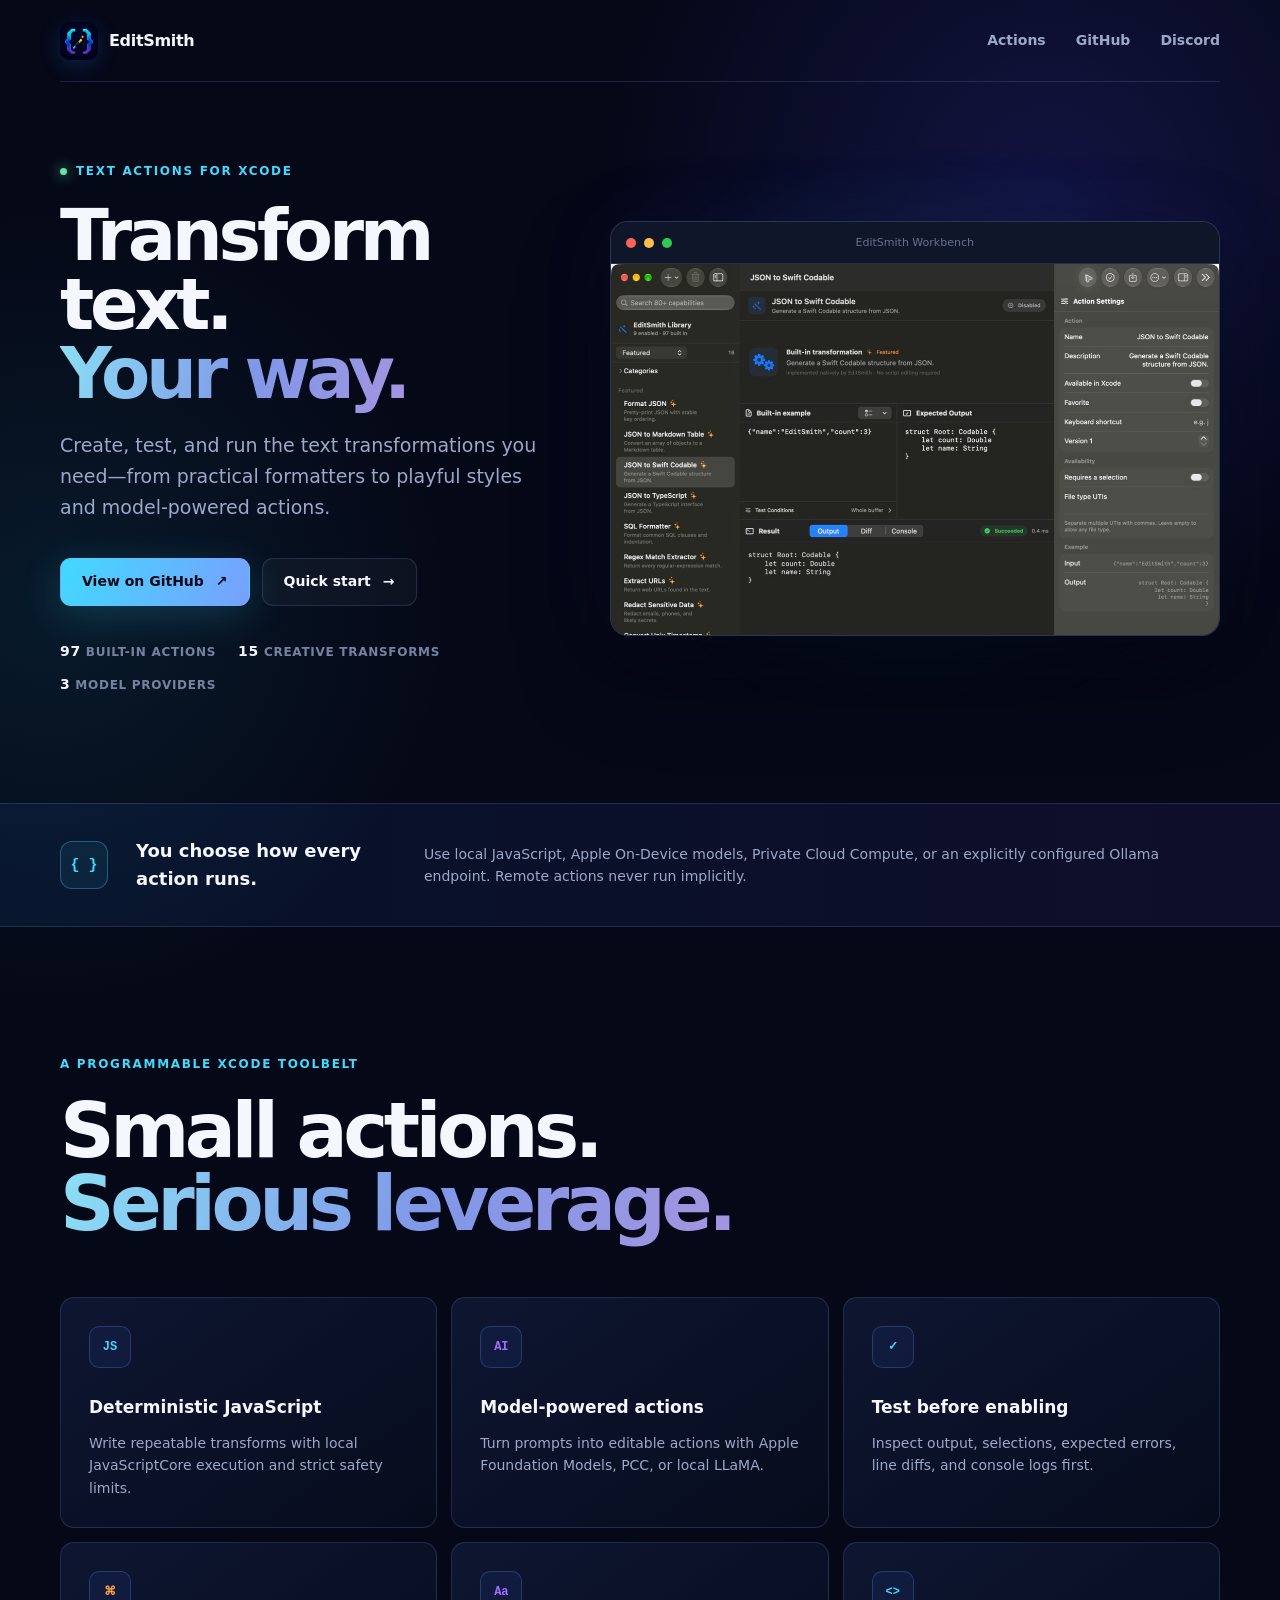
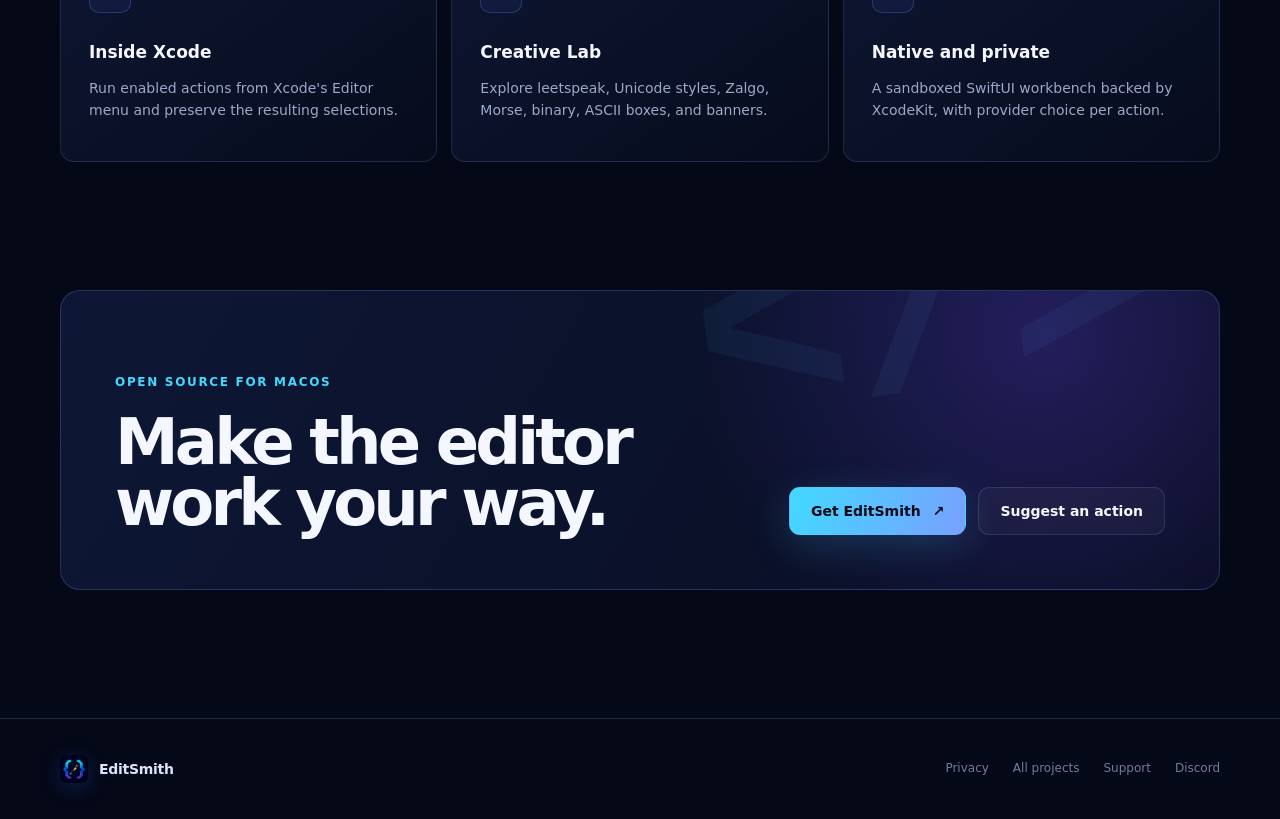
==== commit a5ca1ef4: "Refine Pages around text transformation" ====
--- a/site/index.html
+++ b/site/index.html
@@ -31,9 +31,9 @@
   <main>
     <section class="wrap hero">
       <div class="hero-copy">
-        <div class="eyebrow"><span class="status-dot"></span> Open source · Native for macOS</div>
-        <h1>Forge text.<br><span>Ship code.</span></h1>
-        <p class="lede">Build deterministic JavaScript transforms or prompt-driven model actions, test them against real Xcode selections, and run them without leaving the editor.</p>
+        <div class="eyebrow"><span class="status-dot"></span> Text actions for Xcode</div>
+        <h1>Transform text.<br><span>Your way.</span></h1>
+        <p class="lede">Create, test, and run the text transformations you need—from practical formatters to playful styles and model-powered actions.</p>
         <div class="actions">
           <a class="button primary" href="https://github.com/everettjf/editsmith">View on GitHub <span aria-hidden="true">↗</span></a>
           <a class="button secondary" href="https://github.com/everettjf/editsmith#quick-start">Quick start <span aria-hidden="true">→</span></a>
@@ -49,7 +49,6 @@
           <div class="window-bar"><i></i><i></i><i></i><span>EditSmith Workbench</span></div>
           <img src="assets/workbench-current.png" alt="EditSmith converting JSON into a Swift Codable structure in a successful built-in test">
         </div>
-        <div class="screen-badge"><span>✓</span> Built-in test passed</div>
       </div>
     </section>
     <section class="promise">
--- a/site/styles.css
+++ b/site/styles.css
@@ -44,16 +44,16 @@
 .nav nav a, .footer a { transition: color .18s ease; }
 .nav nav a:hover, .footer a:hover { color: var(--cyan); }
 
-.hero { min-height: 690px; display: grid; grid-template-columns: .84fr 1.16fr; align-items: center; gap: 54px; padding-block: 80px 108px; }
+.hero { min-height: 690px; display: grid; grid-template-columns: .9fr 1.1fr; align-items: center; gap: 50px; padding-block: 80px 108px; }
 .eyebrow, .label { color: var(--cyan); font-size: 12px; font-weight: 780; letter-spacing: .14em; text-transform: uppercase; }
 .eyebrow { display: flex; align-items: center; gap: 9px; }
 .status-dot { width: 7px; height: 7px; border-radius: 50%; background: var(--green); box-shadow: 0 0 14px var(--green); }
 h1, h2 { margin: 20px 0 22px; line-height: .96; letter-spacing: -.06em; }
-h1 { font-size: clamp(62px, 8vw, 104px); }
+h1 { font-size: clamp(54px, 5.6vw, 76px); }
 h2 { font-size: clamp(44px, 6vw, 76px); }
 h1 span, h2 span {
   color: transparent;
-  background: linear-gradient(105deg, var(--cyan), var(--blue) 52%, var(--violet));
+  background: linear-gradient(105deg, #8bdff4, #8097e8 55%, #a495df);
   -webkit-background-clip: text;
   background-clip: text;
 }
@@ -80,17 +80,15 @@
 .hero-meta b { color: var(--text); font-size: 14px; }
 
 .visual { position: relative; min-width: 0; isolation: isolate; }
-.visual::before { content: ""; position: absolute; inset: -14% -8%; z-index: -1; background: radial-gradient(circle, rgba(75, 104, 255, .22), rgba(35, 209, 255, .06) 44%, transparent 70%); filter: blur(14px); }
+.visual::before { content: ""; position: absolute; inset: -14% -8%; z-index: -1; background: radial-gradient(circle, rgba(75, 104, 255, .13), rgba(35, 209, 255, .035) 44%, transparent 70%); filter: blur(14px); }
 .window-frame { overflow: hidden; border: 1px solid rgba(128, 158, 222, .22); border-radius: 18px; background: #111827; box-shadow: 0 40px 90px rgba(0, 0, 0, .46), 0 0 80px rgba(71, 93, 255, .08); }
-.hero-window { width: 100%; transform: perspective(1200px) rotateY(-2deg) rotateX(1deg); transform-origin: center left; }
+.hero-window { width: 100%; }
 .window-bar { height: 42px; display: flex; align-items: center; gap: 8px; padding-inline: 15px; color: #66708b; background: #10162a; border-bottom: 1px solid var(--line); font-size: 11px; }
 .window-bar i { width: 10px; height: 10px; border-radius: 50%; background: #ff6259; }
 .window-bar i:nth-child(2) { background: #ffc04a; }
 .window-bar i:nth-child(3) { background: #31c953; }
 .window-bar span { margin-left: auto; margin-right: auto; transform: translateX(-27px); }
 .window-frame img { display: block; width: 100%; height: auto; }
-.screen-badge { position: absolute; right: -12px; bottom: -18px; padding: 10px 14px; border: 1px solid rgba(98, 230, 166, .25); border-radius: 10px; color: #cfe9dc; background: rgba(7, 17, 30, .88); box-shadow: 0 16px 40px rgba(0, 0, 0, .35); backdrop-filter: blur(14px); font: 650 12px/1.2 ui-monospace, "SFMono-Regular", Menlo, monospace; }
-.screen-badge span { color: var(--green); margin-right: 6px; }
 
 .promise { border-block: 1px solid var(--line); background: linear-gradient(90deg, rgba(27, 92, 182, .12), rgba(91, 60, 183, .12)); }
 .promise .wrap { min-height: 122px; display: grid; grid-template-columns: auto 260px 1fr; align-items: center; gap: 28px; }
@@ -125,7 +123,6 @@
   .hero { grid-template-columns: 1fr; gap: 18px; padding-top: 70px; }
   .visual { margin-top: 42px; }
   .visual::before { inset: -10% 0; }
-  .hero-window { transform: none; }
   .grid { grid-template-columns: repeat(2, 1fr); }
   .promise .wrap { grid-template-columns: auto 1fr; padding-block: 24px; }
   .promise span { grid-column: 2; }
@@ -138,13 +135,12 @@
   .nav nav { gap: 16px; }
   .nav nav a:first-child { display: none; }
   .hero { min-height: auto; padding-block: 62px 65px; }
-  h1 { font-size: clamp(54px, 18vw, 76px); }
+  h1 { font-size: clamp(50px, 14vw, 58px); }
   .lede { font-size: 17px; }
   .hero-meta { display: grid; grid-template-columns: 1fr 1fr; }
   .visual { margin-top: 32px; }
   .window-frame { border-radius: 11px; }
   .window-bar { height: 34px; }
-  .screen-badge { right: 8px; bottom: -20px; }
   .promise .wrap { grid-template-columns: 1fr; gap: 14px; }
   .promise span { grid-column: auto; }
   .section { padding-block: 92px; }
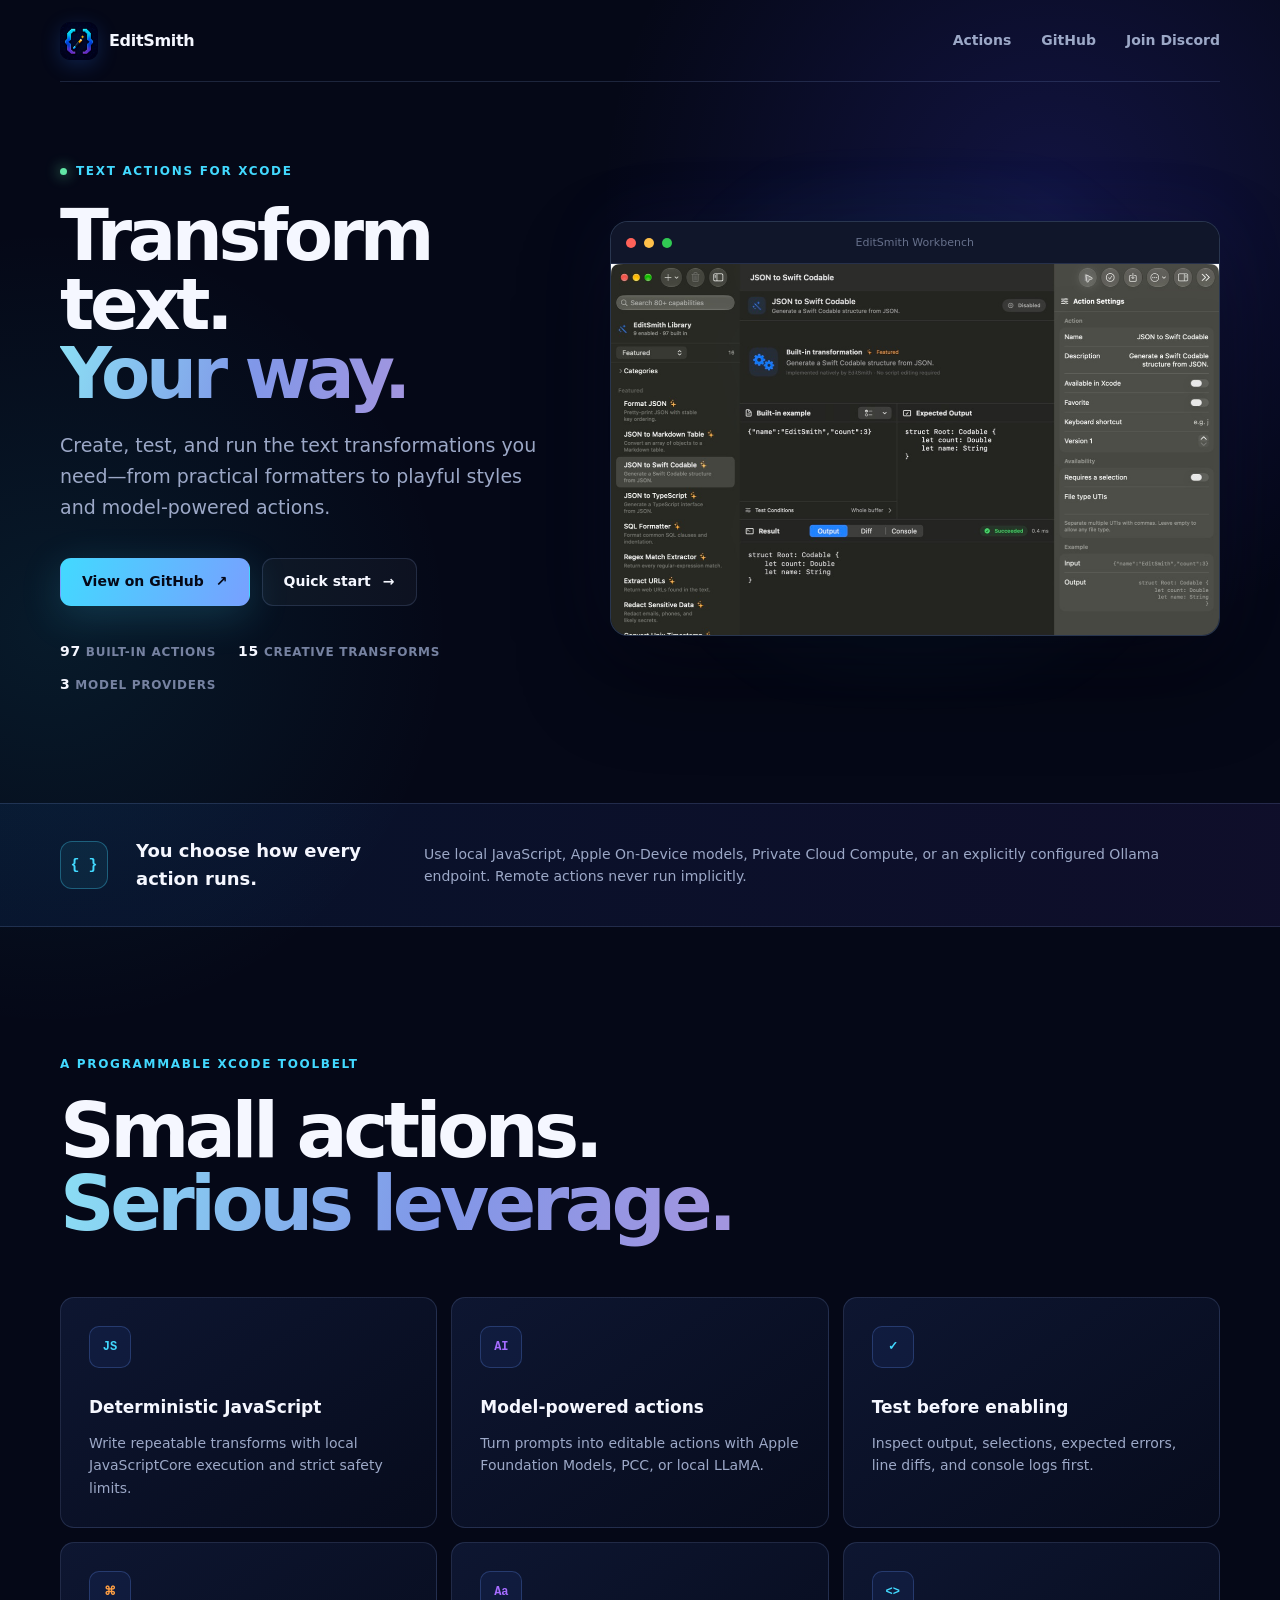
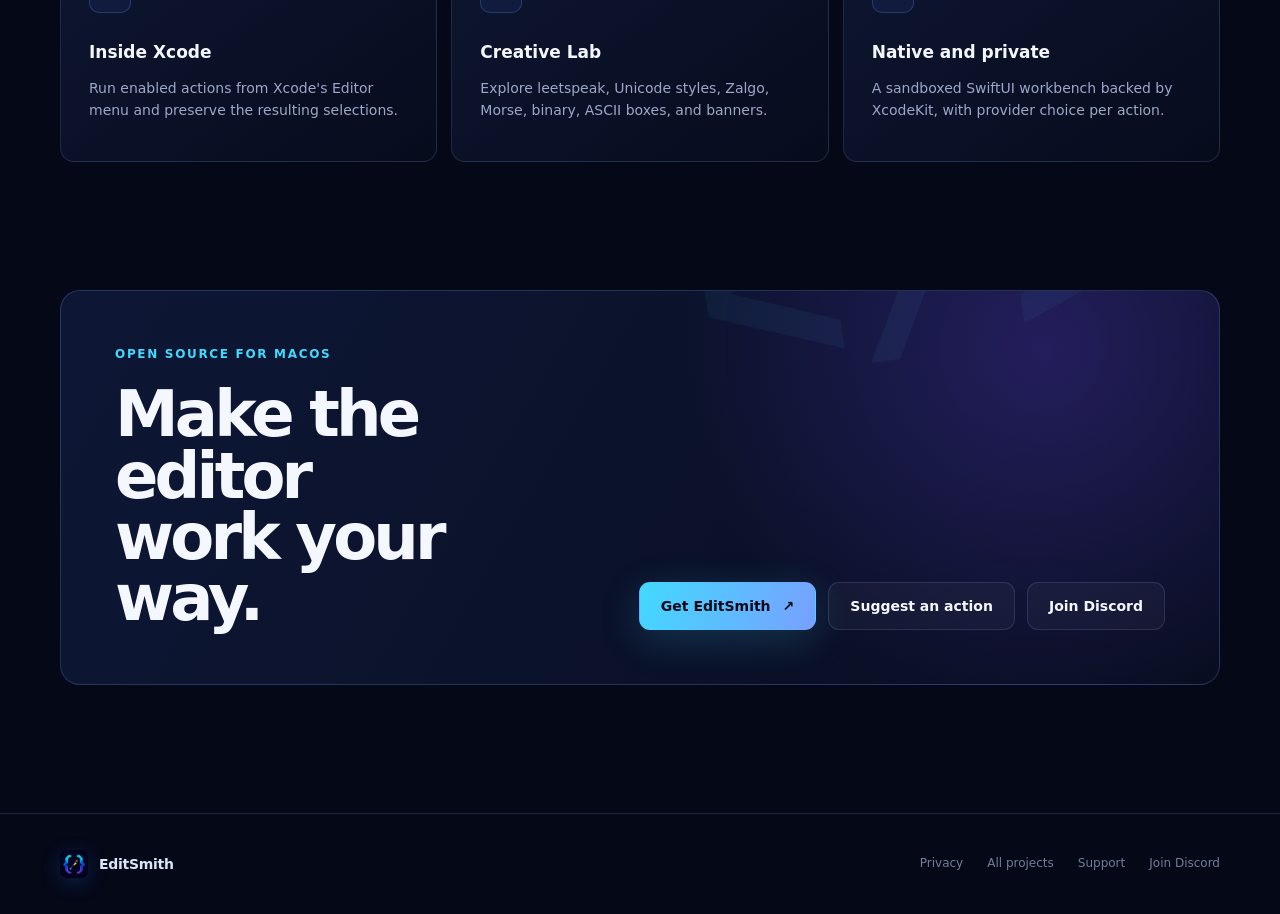
==== commit 98498923: "Add issue and Discord support links" ====
--- a/site/index.html
+++ b/site/index.html
@@ -25,7 +25,7 @@
     <nav aria-label="Main navigation">
       <a href="#actions">Actions</a>
       <a href="https://github.com/everettjf/editsmith">GitHub</a>
-      <a href="https://discord.gg/eGzEaP6TzR">Discord</a>
+      <a href="https://discord.gg/eGzEaP6TzR">Join Discord</a>
     </nav>
   </header>
   <main>
@@ -78,6 +78,7 @@
         <div class="actions">
           <a class="button primary" href="https://github.com/everettjf/editsmith">Get EditSmith <span aria-hidden="true">↗</span></a>
           <a class="button secondary" href="https://github.com/everettjf/editsmith/issues">Suggest an action</a>
+          <a class="button secondary" href="https://discord.gg/eGzEaP6TzR">Join Discord</a>
         </div>
       </div>
     </section>
@@ -85,7 +86,7 @@
   <footer class="footer">
     <div class="wrap">
       <a class="brand footer-brand" href="./"><img src="assets/app-icon.png" alt="" width="28" height="28"><span>EditSmith</span></a>
-      <span><a href="privacy.html">Privacy</a><a href="https://xnu.app/">All projects</a><a href="mailto:xnuapp@gmail.com">Support</a><a href="https://discord.gg/eGzEaP6TzR">Discord</a></span>
+      <span><a href="privacy.html">Privacy</a><a href="https://xnu.app/">All projects</a><a href="mailto:xnuapp@gmail.com">Support</a><a href="https://discord.gg/eGzEaP6TzR">Join Discord</a></span>
     </div>
   </footer>
 </body>
